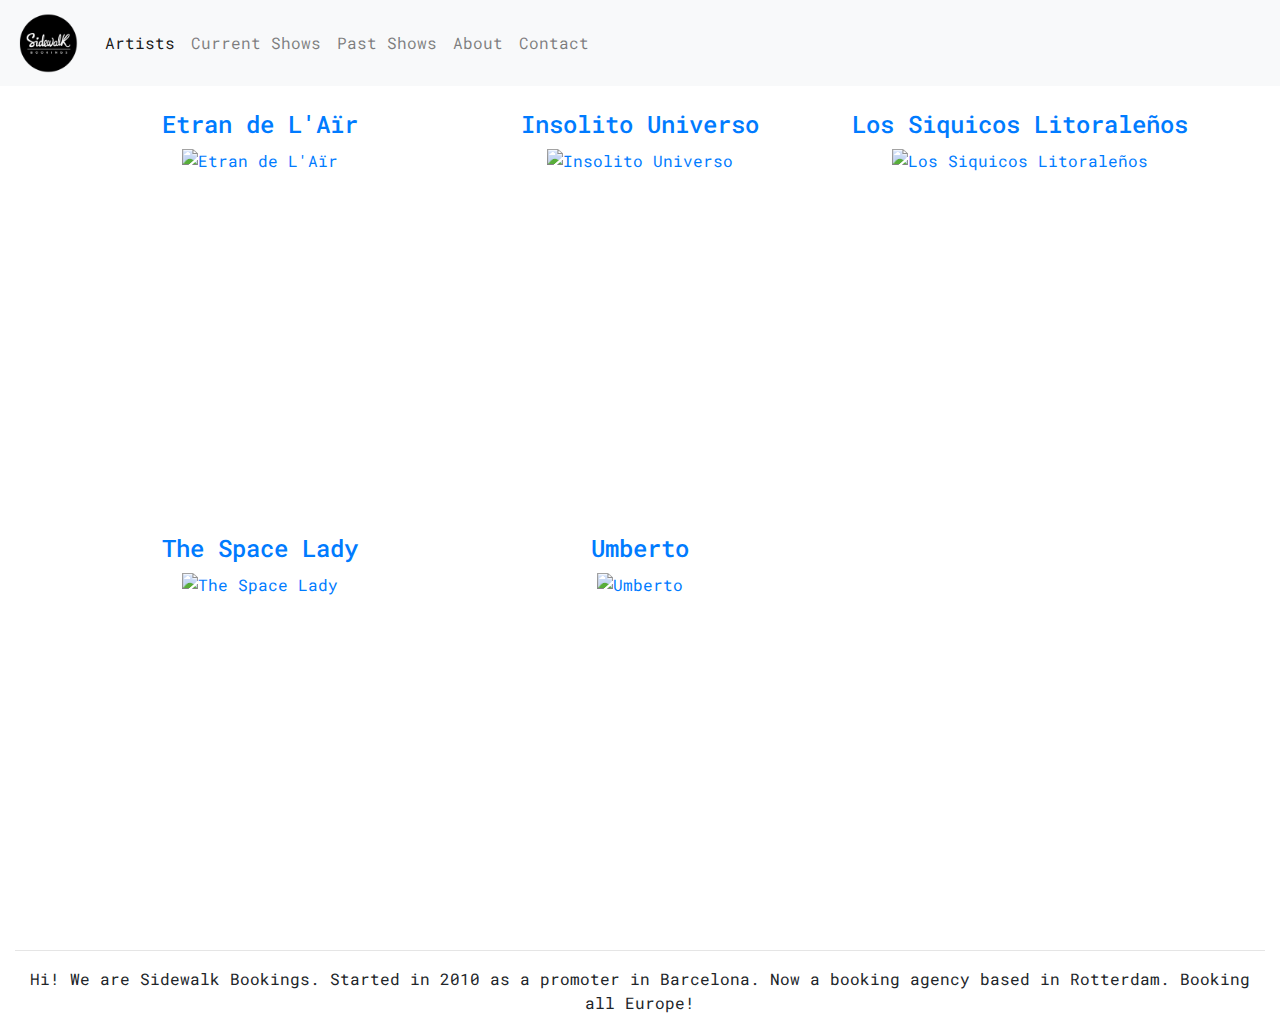
==== index.html @ 75d236e0 "new files 23/04" ====
<!DOCTYPE html>
<html lang="en" dir="ltr">
  <head>
    <meta charset="utf-8">
    <link rel="shortcut icon" type="image/png" href="images/logo.png">
    <link rel="stylesheet" href="https://stackpath.bootstrapcdn.com/bootstrap/4.4.1/css/bootstrap.min.css" integrity="sha384-Vkoo8x4CGsO3+Hhxv8T/Q5PaXtkKtu6ug5TOeNV6gBiFeWPGFN9MuhOf23Q9Ifjh" crossorigin="anonymous">
    <link href="https://fonts.googleapis.com/css2?family=Roboto+Mono:wght@300;400;500&display=swap" rel="stylesheet">
    <link rel="stylesheet" href="style.css">
    <script type="text/javascript" src="controller/script.js"></script>
    <script src="https://code.jquery.com/jquery-3.4.1.slim.min.js" integrity="sha384-J6qa4849blE2+poT4WnyKhv5vZF5SrPo0iEjwBvKU7imGFAV0wwj1yYfoRSJoZ+n" crossorigin="anonymous"></script>
    <script src="https://cdn.jsdelivr.net/npm/popper.js@1.16.0/dist/umd/popper.min.js" integrity="sha384-Q6E9RHvbIyZFJoft+2mJbHaEWldlvI9IOYy5n3zV9zzTtmI3UksdQRVvoxMfooAo" crossorigin="anonymous"></script>
    <script src="https://stackpath.bootstrapcdn.com/bootstrap/4.4.1/js/bootstrap.min.js" integrity="sha384-wfSDF2E50Y2D1uUdj0O3uMBJnjuUD4Ih7YwaYd1iqfktj0Uod8GCExl3Og8ifwB6" crossorigin="anonymous"></script>

    <title>Sidewalk Bookings - Artists</title>

  </head>
  <body>

<!-- beginning of the navbar -->
<nav class="navbar navbar-expand-lg navbar-light bg-light navbar-fixed-top">
  <a class="navbar-brand" href="index.html">
    <img src="images/logo.png" width="auto" height="60px" alt="">
  </a>
  <button class="navbar-toggler" type="button" data-toggle="collapse" data-target="#navbarSidewalk" aria-controls="navbarsExample03" aria-expanded="false" aria-label="Toggle navigation">
    <span class="navbar-toggler-icon"></span>
  </button>
  <div class="collapse navbar-collapse mainNav" id="navbarSidewalk">
    <ul class="navbar-nav mr-auto mainNav">
      <li class="nav-item active">
        <a class="nav-link" href="index.html">Artists<span class="sr-only">(current)</span></a>
        <!-- <a class="nav-link dropdown-toggle" href="index.html" id="dropdown03" data-toggle="dropdown" aria-haspopup="true" aria-expanded="false">Artists</a>
        <div class="dropdown-menu" aria-labelledby="dropdown03">
          <a class="dropdown-item" href="artists.html">Etran de l'Air</a>
          <a class="dropdown-item" href="artists.html">Los Siquicos Litoraleños</a>
          <a class="dropdown-item" href="artists.html">Insólito Universo</a>
          <a class="dropdown-item" href="umberto.html">Umberto</a>
          <a class="dropdown-item" href="theSpaceLady.html">The Space Lady</a>
        </div> -->
      </li>
      <li class="nav-item">
        <a class="nav-link" href="currentShows.html">Current Shows</a>
      </li>
      <li class="nav-item">
        <a class="nav-link" href="pastShows.html">Past Shows</a>
      </li>
      <li class="nav-item">
        <a class="nav-link" href="about.html">About</a>
      </li>
      <li class="nav-item">
        <a class="nav-link" href="contact.html">Contact</a>
      </li>
    </ul>
  </div>
</nav>

<!-- end of navbar -->

<header>
<!-- heather here -->
</header>
<div class="container">
  <div class="row mt-4" style="height:400px; width=100%">
    <div class="col-lg-4 col-md-12">
      <h4><a href="etranDeLair.html">Etran de L'Aïr</a></h4>
      <a href="etranDeLair.html"><img class="artist" src="images/etran300s.png" alt="Etran de L'Aïr"></a>
    </div>
    <div class="col-lg-4 col-md-12">
      <h4><a href="insolitoUniverso.html">Insolito Universo</a></h4>
      <a href="insolitoUniverso.html"><img class="artist" src="images/insolito300s.png" alt="Insolito Universo"></a>
    </div>
    <div class="col-lg-4 col-md-12">
      <h4><a href="losSiquicosLitoraleños.html">Los Siquicos Litoraleños</a></h4>
      <a href="losSiquicosLitoraleños.html"><img class="artist" src="images/siquicos300s.png" alt="Los Siquicos Litoraleños"></a>
    </div>
  </div>
  <div class="row mt-4" style="height:400px;width=100%">
    <div class="col-lg-4 col-md-12">
      <h4><a href="theSpaceLady.html">The Space Lady</a></h4>
      <a href="theSpaceLady.html"><img class="artist" src="images/space300s.png" alt="The Space Lady"></a>
    </div>
    <div class="col-lg-4 col-md-12">
      <h4><a href="umberto.html">Umberto</a></h4>
      <a href="umberto.html"><img class="artist" src="images/umberto300s.png" alt="Umberto"></a>
    </div>
    <div class="col-lg-4 col-md-12">
      <!-- empty div for next artist -->
    </div>
  </div>
</div>
<div class="container-fluid ">
  <hr>
Hi! We are Sidewalk Bookings. Started in 2010 as a promoter in Barcelona. Now a booking agency based in Rotterdam. Booking all Europe!
</div>
<!-- main text here -->

<footer>
<!-- footer here -->
</footer>
  </body>
</html>
---- style.css ----
html, body{
font-family: 'Roboto Mono', monospace;
text-align:center;
}
ul{
  list-style: none;
}
.carousel-inner{
  justify-content: center;
}


body {
  padding-bottom: 20px;
}

.navbar {
  margin-bottom: 20px;
}

.mainNav{
  color: black;
}

.carousel-item{
    /* width: 100%; */
    height: 100%;
    max-height: 400px;
}
.navbar{
  text-align: left;
}

.artist{
  width:100%;
}

.pastShows{
  text-align: left;
}
.artist:hover{
-webkit-transform: scale(1.1, 1.1);
-moz-transform: scale(1.1, 1.1);
transform: scale(1.10, 1.10);
transition: 0.5s;
z-index: 0;
};
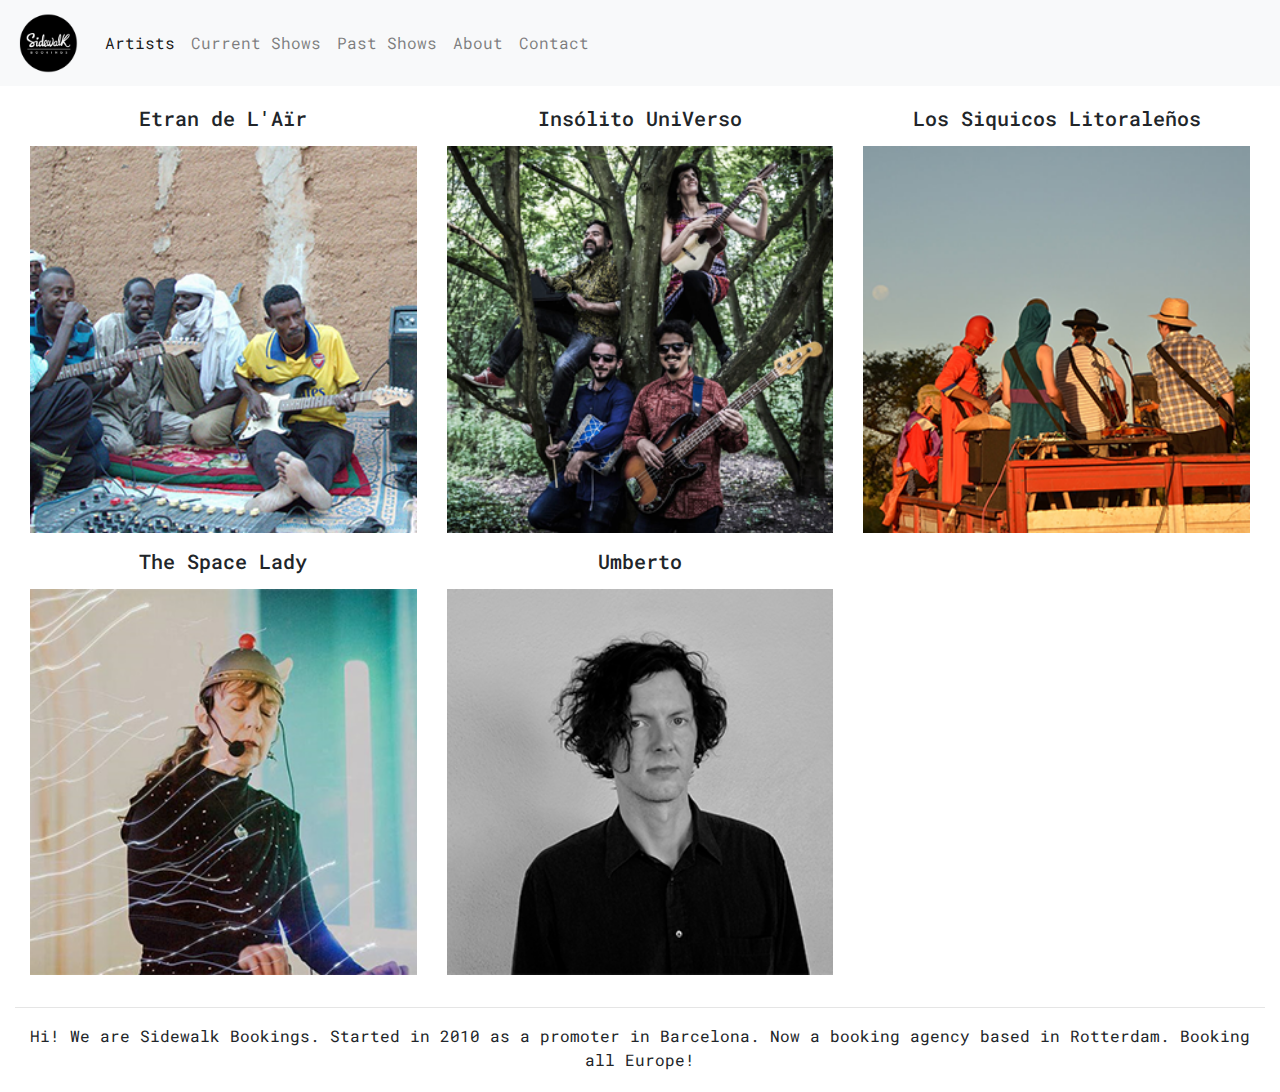
==== commit bdbd346c: "Add files via upload" ====
--- a/index.html
+++ b/index.html
@@ -1,35 +1,35 @@
 <!DOCTYPE html>
 <html lang="en" dir="ltr">
-  <head>
-    <meta charset="utf-8">
-    <link rel="shortcut icon" type="image/png" href="images/logo.png">
-    <link rel="stylesheet" href="https://stackpath.bootstrapcdn.com/bootstrap/4.4.1/css/bootstrap.min.css" integrity="sha384-Vkoo8x4CGsO3+Hhxv8T/Q5PaXtkKtu6ug5TOeNV6gBiFeWPGFN9MuhOf23Q9Ifjh" crossorigin="anonymous">
-    <link href="https://fonts.googleapis.com/css2?family=Roboto+Mono:wght@300;400;500&display=swap" rel="stylesheet">
-    <link rel="stylesheet" href="style.css">
-    <script type="text/javascript" src="controller/script.js"></script>
-    <script src="https://code.jquery.com/jquery-3.4.1.slim.min.js" integrity="sha384-J6qa4849blE2+poT4WnyKhv5vZF5SrPo0iEjwBvKU7imGFAV0wwj1yYfoRSJoZ+n" crossorigin="anonymous"></script>
-    <script src="https://cdn.jsdelivr.net/npm/popper.js@1.16.0/dist/umd/popper.min.js" integrity="sha384-Q6E9RHvbIyZFJoft+2mJbHaEWldlvI9IOYy5n3zV9zzTtmI3UksdQRVvoxMfooAo" crossorigin="anonymous"></script>
-    <script src="https://stackpath.bootstrapcdn.com/bootstrap/4.4.1/js/bootstrap.min.js" integrity="sha384-wfSDF2E50Y2D1uUdj0O3uMBJnjuUD4Ih7YwaYd1iqfktj0Uod8GCExl3Og8ifwB6" crossorigin="anonymous"></script>
+<head>
+  <meta charset="utf-8">
+  <link rel="shortcut icon" type="image/png" href="images/sidewalk_logo_invert.png">
+  <link rel="stylesheet" href="https://stackpath.bootstrapcdn.com/bootstrap/4.4.1/css/bootstrap.min.css" integrity="sha384-Vkoo8x4CGsO3+Hhxv8T/Q5PaXtkKtu6ug5TOeNV6gBiFeWPGFN9MuhOf23Q9Ifjh" crossorigin="anonymous">
+  <link href="https://fonts.googleapis.com/css2?family=Roboto+Mono:wght@300;400;500&display=swap" rel="stylesheet">
+  <link rel="stylesheet" href="style.css">
+  <script type="text/javascript" src="controller/script.js"></script>
+  <script src="https://code.jquery.com/jquery-3.4.1.slim.min.js" integrity="sha384-J6qa4849blE2+poT4WnyKhv5vZF5SrPo0iEjwBvKU7imGFAV0wwj1yYfoRSJoZ+n" crossorigin="anonymous"></script>
+  <script src="https://cdn.jsdelivr.net/npm/popper.js@1.16.0/dist/umd/popper.min.js" integrity="sha384-Q6E9RHvbIyZFJoft+2mJbHaEWldlvI9IOYy5n3zV9zzTtmI3UksdQRVvoxMfooAo" crossorigin="anonymous"></script>
+  <script src="https://stackpath.bootstrapcdn.com/bootstrap/4.4.1/js/bootstrap.min.js" integrity="sha384-wfSDF2E50Y2D1uUdj0O3uMBJnjuUD4Ih7YwaYd1iqfktj0Uod8GCExl3Og8ifwB6" crossorigin="anonymous"></script>
 
-    <title>Sidewalk Bookings - Artists</title>
+  <title>Sidewalk Bookings - Artists</title>
 
-  </head>
-  <body>
+</head>
+<body>
 
-<!-- beginning of the navbar -->
-<nav class="navbar navbar-expand-lg navbar-light bg-light navbar-fixed-top">
-  <a class="navbar-brand" href="index.html">
-    <img src="images/logo.png" width="auto" height="60px" alt="">
-  </a>
-  <button class="navbar-toggler" type="button" data-toggle="collapse" data-target="#navbarSidewalk" aria-controls="navbarsExample03" aria-expanded="false" aria-label="Toggle navigation">
-    <span class="navbar-toggler-icon"></span>
-  </button>
-  <div class="collapse navbar-collapse mainNav" id="navbarSidewalk">
-    <ul class="navbar-nav mr-auto mainNav">
-      <li class="nav-item active">
-        <a class="nav-link" href="index.html">Artists<span class="sr-only">(current)</span></a>
-        <!-- <a class="nav-link dropdown-toggle" href="index.html" id="dropdown03" data-toggle="dropdown" aria-haspopup="true" aria-expanded="false">Artists</a>
-        <div class="dropdown-menu" aria-labelledby="dropdown03">
+  <!-- beginning of the navbar -->
+  <nav class="navbar navbar-expand-lg navbar-light bg-light sticky-top">
+    <a class="navbar-brand" href="index.html">
+      <img src="images/logo.png" width="auto" height="60px" alt="">
+    </a>
+    <button class="navbar-toggler" type="button" data-toggle="collapse" data-target="#navbarSidewalk" aria-controls="navbarsExample03" aria-expanded="false" aria-label="Toggle navigation">
+      <span class="navbar-toggler-icon"></span>
+    </button>
+    <div class="collapse navbar-collapse mainNav" id="navbarSidewalk">
+      <ul class="navbar-nav mr-auto mainNav">
+        <li class="nav-item active">
+          <a class="nav-link" href="index.html">Artists<span class="sr-only">(current)</span></a>
+          <!-- <a class="nav-link dropdown-toggle" href="index.html" id="dropdown03" data-toggle="dropdown" aria-haspopup="true" aria-expanded="false">Artists</a>
+          <div class="dropdown-menu" aria-labelledby="dropdown03">
           <a class="dropdown-item" href="artists.html">Etran de l'Air</a>
           <a class="dropdown-item" href="artists.html">Los Siquicos Litoraleños</a>
           <a class="dropdown-item" href="artists.html">Insólito Universo</a>
@@ -56,45 +56,55 @@
 <!-- end of navbar -->
 
 <header>
-<!-- heather here -->
+  <!-- heather here -->
 </header>
-<div class="container">
-  <div class="row mt-4" style="height:400px; width=100%">
-    <div class="col-lg-4 col-md-12">
-      <h4><a href="etranDeLair.html">Etran de L'Aïr</a></h4>
+<div class="container" style="display: inline-flex;flex-wrap: wrap; max-width:1300px;">
+  <!-- <div class="row mt-4" style="height:400px; width=100%"> -->
+  <div class="col-lg-4">
+    <h5><a href="etranDeLair.html">Etran de L'Aïr</a></h5>
+    <div class="mt-3 mb-3">
       <a href="etranDeLair.html"><img class="artist" src="images/etran300s.png" alt="Etran de L'Aïr"></a>
     </div>
-    <div class="col-lg-4 col-md-12">
-      <h4><a href="insolitoUniverso.html">Insolito Universo</a></h4>
+  </div>
+  <div class="col-lg-4">
+    <h5><a href="insolitoUniverso.html">Insólito UniVerso</a></h5>
+    <div class="mt-3 mb-3">
       <a href="insolitoUniverso.html"><img class="artist" src="images/insolito300s.png" alt="Insolito Universo"></a>
     </div>
-    <div class="col-lg-4 col-md-12">
-      <h4><a href="losSiquicosLitoraleños.html">Los Siquicos Litoraleños</a></h4>
+  </div>
+  <div class="col-lg-4">
+    <h5><a href="losSiquicosLitoraleños.html">Los Siquicos Litoraleños</a></h5>
+    <div class="mt-3 mb-3">
       <a href="losSiquicosLitoraleños.html"><img class="artist" src="images/siquicos300s.png" alt="Los Siquicos Litoraleños"></a>
     </div>
   </div>
-  <div class="row mt-4" style="height:400px;width=100%">
-    <div class="col-lg-4 col-md-12">
-      <h4><a href="theSpaceLady.html">The Space Lady</a></h4>
+  <!-- </div> -->
+  <!-- <div class="row mt-4" style="height:400px;width=100%"> -->
+  <div class="col-lg-4">
+    <h5><a href="theSpaceLady.html">The Space Lady</a></h5>
+    <div class="mt-3 mb-3">
       <a href="theSpaceLady.html"><img class="artist" src="images/space300s.png" alt="The Space Lady"></a>
     </div>
-    <div class="col-lg-4 col-md-12">
-      <h4><a href="umberto.html">Umberto</a></h4>
+  </div>
+  <div class="col-lg-4">
+    <h5><a href="umberto.html">Umberto</a></h5>
+    <div class="mt-3 mb-3">
       <a href="umberto.html"><img class="artist" src="images/umberto300s.png" alt="Umberto"></a>
     </div>
-    <div class="col-lg-4 col-md-12">
-      <!-- empty div for next artist -->
-    </div>
   </div>
+  <div class="col-lg-4 col-md-12">
+    <!-- empty div for next artist -->
+  </div>
+  <!-- </div> -->
 </div>
-<div class="container-fluid ">
+<div class="container-fluid">
   <hr>
-Hi! We are Sidewalk Bookings. Started in 2010 as a promoter in Barcelona. Now a booking agency based in Rotterdam. Booking all Europe!
+  Hi! We are Sidewalk Bookings. Started in 2010 as a promoter in Barcelona. Now a booking agency based in Rotterdam. Booking all Europe!
 </div>
 <!-- main text here -->
 
 <footer>
-<!-- footer here -->
+  <!-- footer here -->
 </footer>
-  </body>
+</body>
 </html>
--- a/style.css
+++ b/style.css
@@ -2,6 +2,7 @@
 font-family: 'Roboto Mono', monospace;
 text-align:center;
 }
+
 ul{
   list-style: none;
 }
@@ -9,6 +10,15 @@
   justify-content: center;
 }
 
+
+a{
+  color:inherit;
+}
+a:hover{
+  text-decoration:none;
+  color:orange;
+  transition: 0.5s;
+}
 
 body {
   padding-bottom: 20px;
@@ -39,9 +49,30 @@
   text-align: left;
 }
 .artist:hover{
--webkit-transform: scale(1.1, 1.1);
--moz-transform: scale(1.1, 1.1);
-transform: scale(1.10, 1.10);
+-webkit-transform: scale(1.05, 1.05);
+-moz-transform: scale(1.05, 1.05);
+transform: scale(1.05, 1.05);
 transition: 0.5s;
-z-index: 0;
 };
+
+#path14:hover{
+  fill:orange;
+  transition: 0.5s;
+}
+
+path#facebook:hover{
+  fill:#ff0000;
+}
+
+div#contentMain{
+  width:840px;
+	float: left;
+	/* margin-right:30px; */
+  background-color:;
+}
+
+div#contentSecondary{
+  float:left;
+  background-color:;
+  text-align:left;
+}
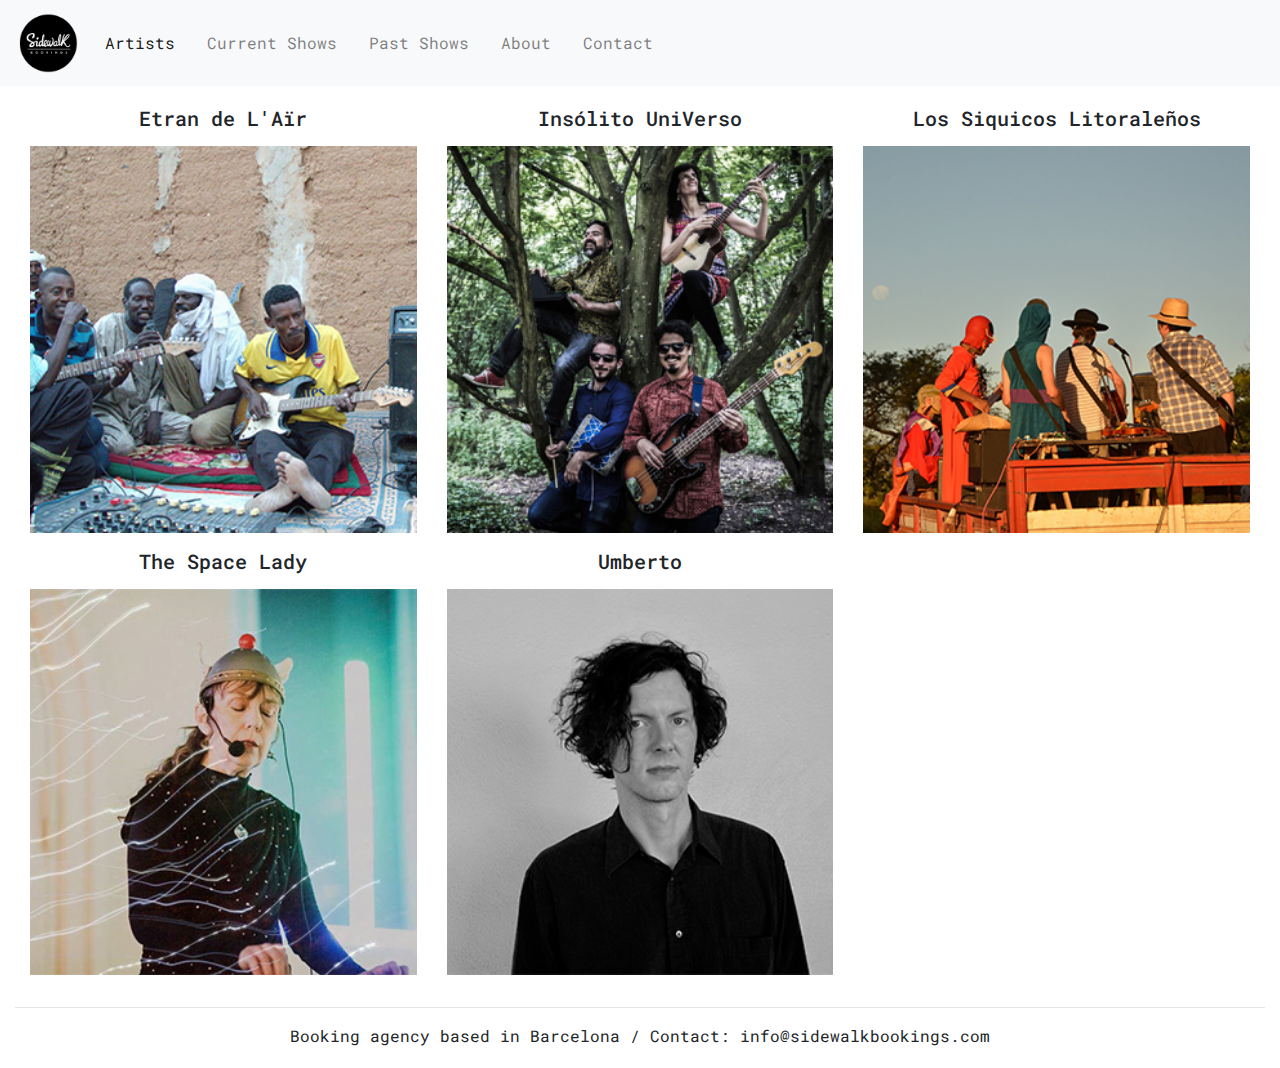
==== commit eb9d1e78: "Add files via upload" ====
--- a/index.html
+++ b/index.html
@@ -26,7 +26,7 @@
     </button>
     <div class="collapse navbar-collapse mainNav" id="navbarSidewalk">
       <ul class="navbar-nav mr-auto mainNav">
-        <li class="nav-item active">
+        <li class="nav-item active mr-3">
           <a class="nav-link" href="index.html">Artists<span class="sr-only">(current)</span></a>
           <!-- <a class="nav-link dropdown-toggle" href="index.html" id="dropdown03" data-toggle="dropdown" aria-haspopup="true" aria-expanded="false">Artists</a>
           <div class="dropdown-menu" aria-labelledby="dropdown03">
@@ -37,16 +37,16 @@
           <a class="dropdown-item" href="theSpaceLady.html">The Space Lady</a>
         </div> -->
       </li>
-      <li class="nav-item">
+      <li class="nav-item mr-3">
         <a class="nav-link" href="currentShows.html">Current Shows</a>
       </li>
-      <li class="nav-item">
+      <li class="nav-item mr-3">
         <a class="nav-link" href="pastShows.html">Past Shows</a>
       </li>
-      <li class="nav-item">
+      <li class="nav-item mr-3">
         <a class="nav-link" href="about.html">About</a>
       </li>
-      <li class="nav-item">
+      <li class="nav-item mr-3">
         <a class="nav-link" href="contact.html">Contact</a>
       </li>
     </ul>
@@ -59,7 +59,6 @@
   <!-- heather here -->
 </header>
 <div class="container" style="display: inline-flex;flex-wrap: wrap; max-width:1300px;">
-  <!-- <div class="row mt-4" style="height:400px; width=100%"> -->
   <div class="col-lg-4">
     <h5><a href="etranDeLair.html">Etran de L'Aïr</a></h5>
     <div class="mt-3 mb-3">
@@ -99,7 +98,7 @@
 </div>
 <div class="container-fluid">
   <hr>
-  Hi! We are Sidewalk Bookings. Started in 2010 as a promoter in Barcelona. Now a booking agency based in Rotterdam. Booking all Europe!
+  Booking agency based in Barcelona / Contact: info@sidewalkbookings.com
 </div>
 <!-- main text here -->
 
--- a/style.css
+++ b/style.css
@@ -10,7 +10,9 @@
   justify-content: center;
 }
 
-
+.artistName{
+  /* text-shadow: 1px 1px 2px darkgrey; */
+}
 a{
   color:inherit;
 }
@@ -49,9 +51,9 @@
   text-align: left;
 }
 .artist:hover{
--webkit-transform: scale(1.05, 1.05);
--moz-transform: scale(1.05, 1.05);
-transform: scale(1.05, 1.05);
+-webkit-transform: scale(1.04, 1.04);
+-moz-transform: scale(1.04, 1.04);
+transform: scale(1.04, 1.04);
 transition: 0.5s;
 };
 
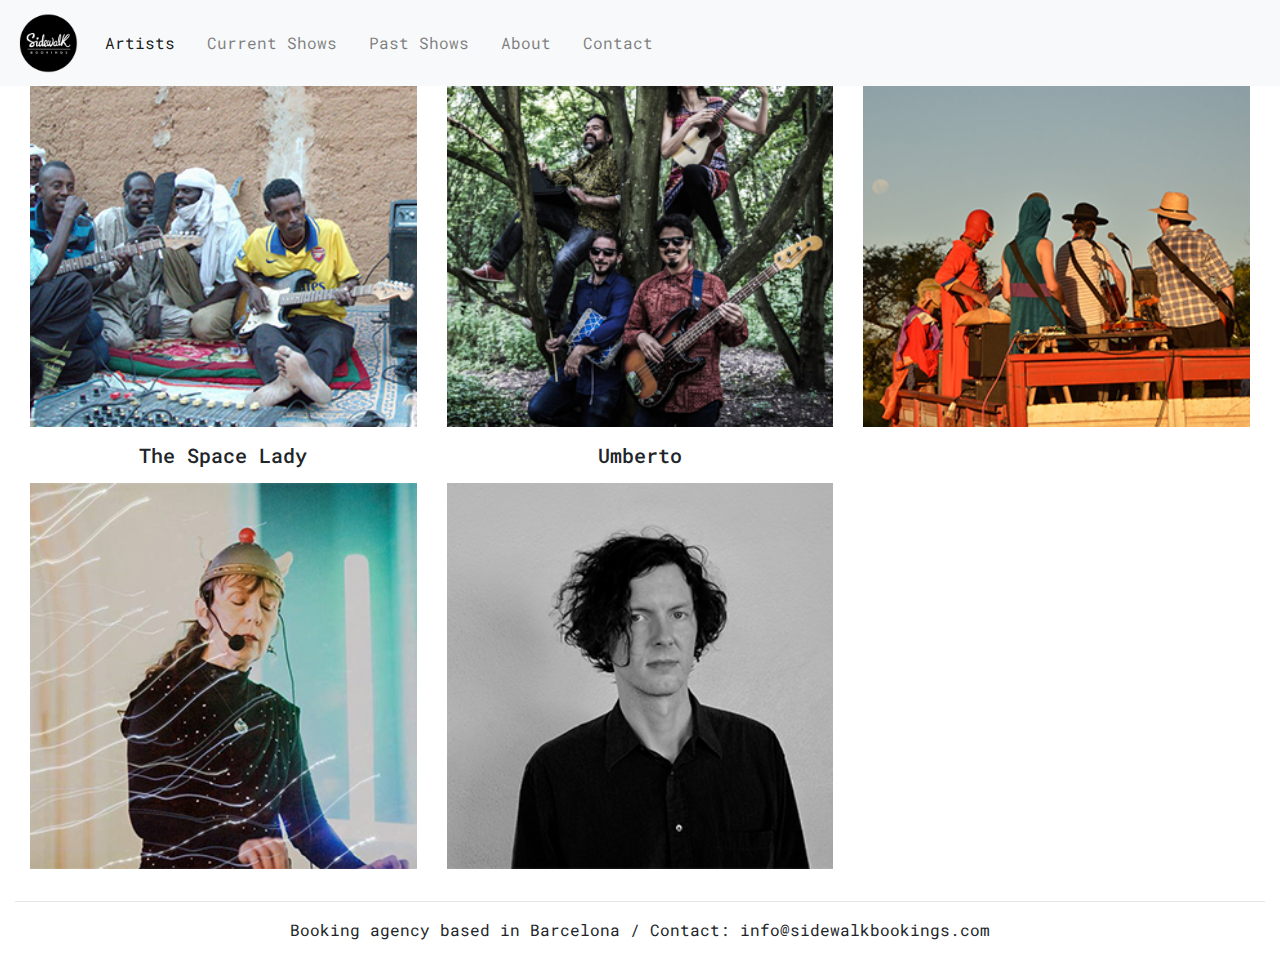
==== commit 22c893fb: "Add files via upload" ====
--- a/index.html
+++ b/index.html
@@ -17,7 +17,7 @@
 <body>
 
   <!-- beginning of the navbar -->
-  <nav class="navbar navbar-expand-lg navbar-light bg-light sticky-top">
+  <nav class="navbar navbar-expand-lg navbar-light bg-light fixed-top">
     <a class="navbar-brand" href="index.html">
       <img src="images/logo.png" width="auto" height="60px" alt="">
     </a>
@@ -28,14 +28,6 @@
       <ul class="navbar-nav mr-auto mainNav">
         <li class="nav-item active mr-3">
           <a class="nav-link" href="index.html">Artists<span class="sr-only">(current)</span></a>
-          <!-- <a class="nav-link dropdown-toggle" href="index.html" id="dropdown03" data-toggle="dropdown" aria-haspopup="true" aria-expanded="false">Artists</a>
-          <div class="dropdown-menu" aria-labelledby="dropdown03">
-          <a class="dropdown-item" href="artists.html">Etran de l'Air</a>
-          <a class="dropdown-item" href="artists.html">Los Siquicos Litoraleños</a>
-          <a class="dropdown-item" href="artists.html">Insólito Universo</a>
-          <a class="dropdown-item" href="umberto.html">Umberto</a>
-          <a class="dropdown-item" href="theSpaceLady.html">The Space Lady</a>
-        </div> -->
       </li>
       <li class="nav-item mr-3">
         <a class="nav-link" href="currentShows.html">Current Shows</a>
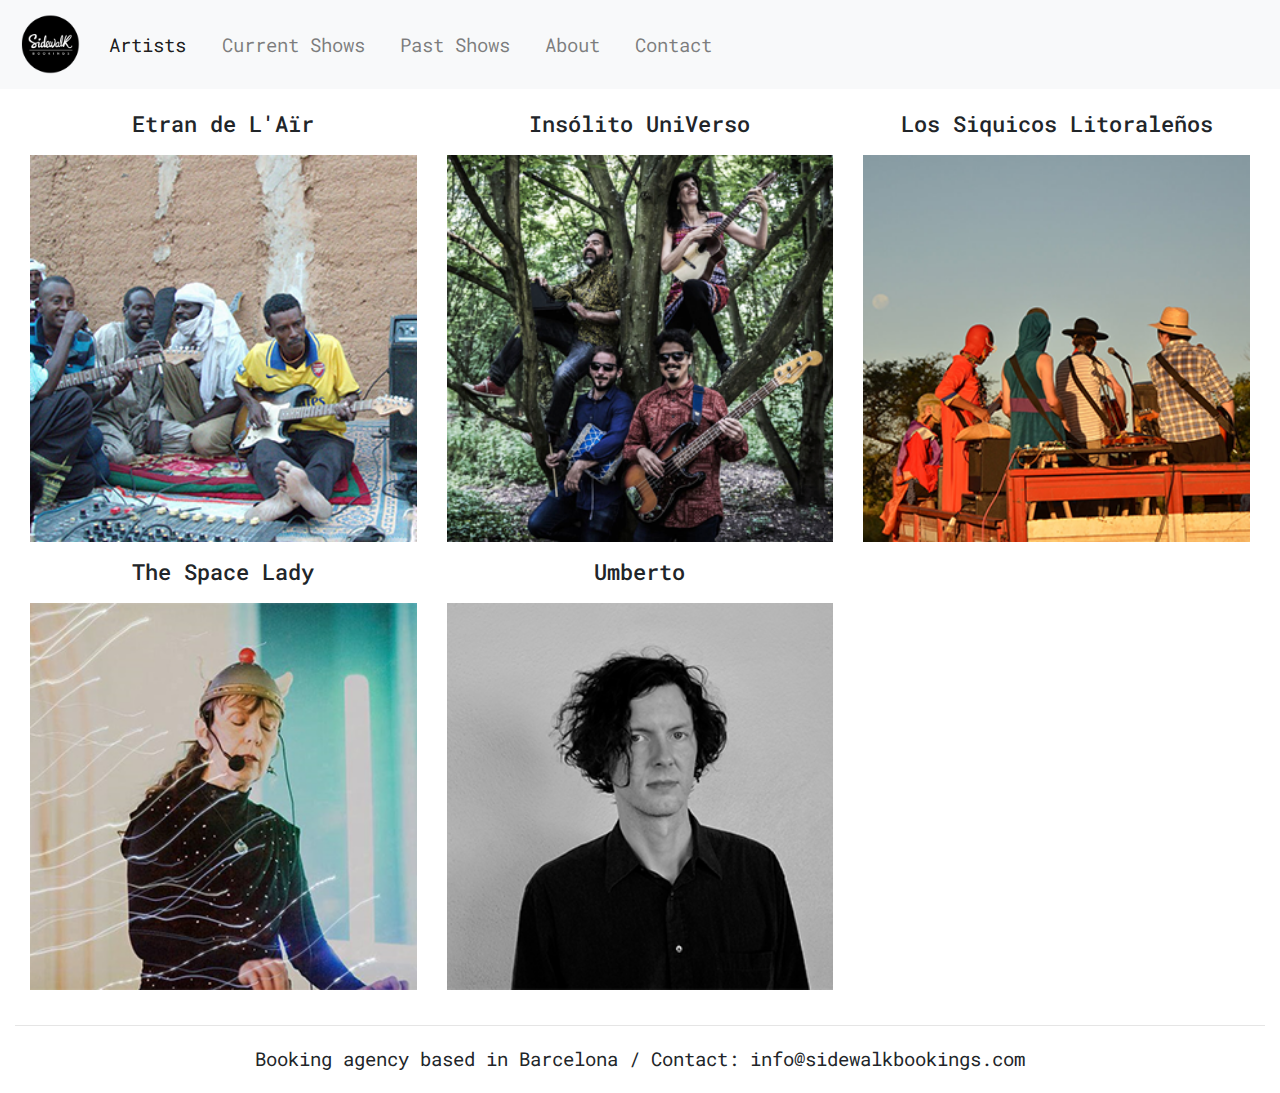
==== commit cdee7f62: "Add files via upload" ====
--- a/index.html
+++ b/index.html
@@ -88,14 +88,14 @@
   </div>
   <!-- </div> -->
 </div>
-<div class="container-fluid">
-  <hr>
-  Booking agency based in Barcelona / Contact: info@sidewalkbookings.com
-</div>
+
 <!-- main text here -->
 
 <footer>
-  <!-- footer here -->
+  <div class="container-fluid">
+    <hr>
+    Booking agency based in Barcelona / Contact: info@sidewalkbookings.com
+  </div>
 </footer>
 </body>
 </html>
--- a/style.css
+++ b/style.css
@@ -1,6 +1,17 @@
 html, body{
 font-family: 'Roboto Mono', monospace;
 text-align:center;
+padding-top: 55px;
+font-size: 1.1rem;
+scroll-behavior: smooth;
+}
+@media (max-width: 979px) {
+  body {
+    padding-top: 0px;
+  }
+}
+body#pastShows{
+padding-top: 80px;
 }
 
 ul{
@@ -10,9 +21,56 @@
   justify-content: center;
 }
 
+.years{
+  margin-top:80px;
+}
+
+#myBtn {
+  font-family: 'Roboto Mono', monospace;
+  display: none; /* Hidden by default */
+  position: fixed; /* Fixed/sticky position */
+  bottom: 20px; /* Place the button at the bottom of the page */
+  right: 30px; /* Place the button 30px from the right */
+  z-index: 99; /* Make sure it does not overlap */
+  border: none; /* Remove borders */
+  outline: none; /* Remove outline */
+  background-color: #f8f9fa; /* Set a background color */
+  color: black; /* Text color */
+  cursor: pointer; /* Add a mouse pointer on hover */
+  padding: 15px; /* Some padding */
+  border-radius: 10px; /* Rounded corners */
+  font-size: 18px; /* Increase font size */
+}
+
+#myBtn:hover {
+  background-color: #555; /* Add a dark-grey background on hover */
+}
+
+.imageMain{
+  width: auto;
+height: auto;
+position: relative;
+margin: 20px;
+vertical-align: middle;
+}
+
 .artistName{
-  /* text-shadow: 1px 1px 2px darkgrey; */
+  background-color: red;
+        width: 100%;
+        height: 100%;
+        position: absolute;
+        top: 0%;
+        left: 0%;
+        opacity: 1;  /* for demo purpose  */
+        font-weight: bold;
+        vertical-align: middle;
+        display:none;
 }
+
+.artistName:hover{
+  display:flex;
+}
+
 a{
   color:inherit;
 }
@@ -49,7 +107,8 @@
 
 .pastShows{
   text-align: left;
-}
+};
+
 .artist:hover{
 -webkit-transform: scale(1.04, 1.04);
 -moz-transform: scale(1.04, 1.04);
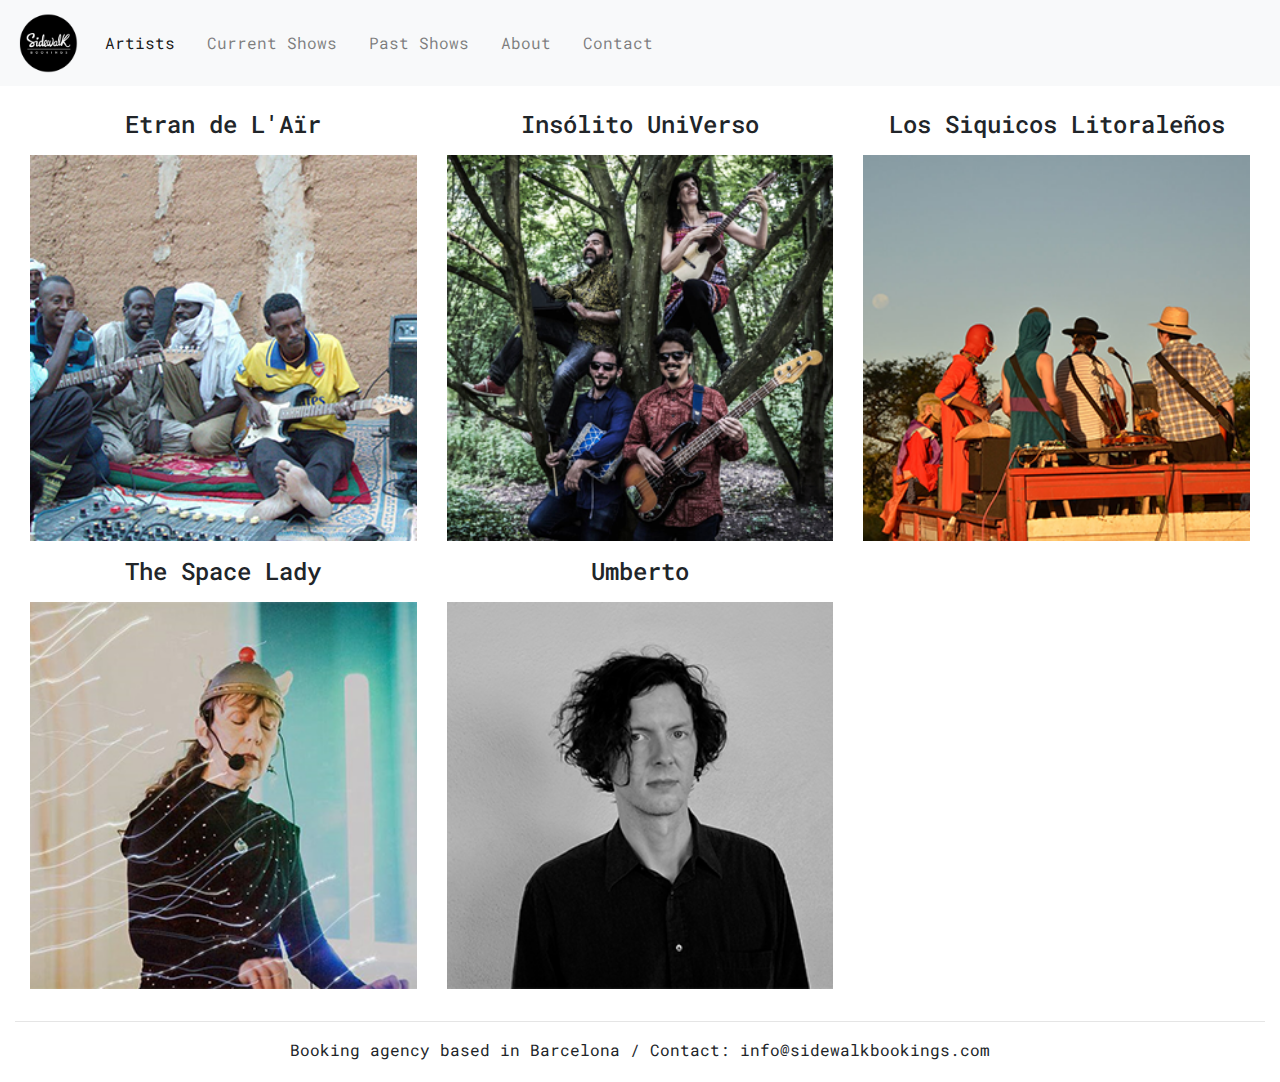
==== commit 422f6797: "Add files via upload" ====
--- a/index.html
+++ b/index.html
@@ -52,19 +52,19 @@
 </header>
 <div class="container" style="display: inline-flex;flex-wrap: wrap; max-width:1300px;">
   <div class="col-lg-4">
-    <h5><a href="etranDeLair.html">Etran de L'Aïr</a></h5>
+    <h4><a href="etranDeLair.html">Etran de L'Aïr</a></h4>
     <div class="mt-3 mb-3">
       <a href="etranDeLair.html"><img class="artist" src="images/etran300s.png" alt="Etran de L'Aïr"></a>
     </div>
   </div>
   <div class="col-lg-4">
-    <h5><a href="insolitoUniverso.html">Insólito UniVerso</a></h5>
+    <h4><a href="insolitoUniverso.html">Insólito UniVerso</a></h4>
     <div class="mt-3 mb-3">
       <a href="insolitoUniverso.html"><img class="artist" src="images/insolito300s.png" alt="Insolito Universo"></a>
     </div>
   </div>
-  <div class="col-lg-4">
-    <h5><a href="losSiquicosLitoraleños.html">Los Siquicos Litoraleños</a></h5>
+  <div class="col-lg-4" style="white-space: nowrap;">
+    <h4><a href="losSiquicosLitoraleños.html">Los Siquicos Litoraleños</a></h4>
     <div class="mt-3 mb-3">
       <a href="losSiquicosLitoraleños.html"><img class="artist" src="images/siquicos300s.png" alt="Los Siquicos Litoraleños"></a>
     </div>
@@ -72,13 +72,13 @@
   <!-- </div> -->
   <!-- <div class="row mt-4" style="height:400px;width=100%"> -->
   <div class="col-lg-4">
-    <h5><a href="theSpaceLady.html">The Space Lady</a></h5>
+    <h4><a href="theSpaceLady.html">The Space Lady</a></h4>
     <div class="mt-3 mb-3">
       <a href="theSpaceLady.html"><img class="artist" src="images/space300s.png" alt="The Space Lady"></a>
     </div>
   </div>
   <div class="col-lg-4">
-    <h5><a href="umberto.html">Umberto</a></h5>
+    <h4><a href="umberto.html">Umberto</a></h4>
     <div class="mt-3 mb-3">
       <a href="umberto.html"><img class="artist" src="images/umberto300s.png" alt="Umberto"></a>
     </div>
--- a/style.css
+++ b/style.css
@@ -2,7 +2,7 @@
 font-family: 'Roboto Mono', monospace;
 text-align:center;
 padding-top: 55px;
-font-size: 1.1rem;
+font-size: 1rem;
 scroll-behavior: smooth;
 }
 @media (max-width: 979px) {
@@ -10,6 +10,98 @@
     padding-top: 0px;
   }
 }
+
+@media (max-width: 990px) {
+  html, body, h5, h4, h2{
+    font-size: 1.5rem;
+  }
+span{
+  font-size: 1.3rem;
+}
+  h3, h4{
+    font-size:1.85rem;
+  }
+  .artistPage{
+    max-width:950px;
+    max-height: none;
+}
+
+#myBtn{
+  font-size: 1.5rem;
+}
+
+#contentSecondary{
+  background-color: #f8f9fa;
+}
+
+.logoBandcamp{
+  height: 59px !important;
+  width: 159px !important;
+}
+
+.logoSpotify{
+  height: 59px !important;
+  width: 59px !important;
+}
+
+.logoFacebook{
+  height: 59px !important;
+  width: 59px !important;
+}
+
+.btnmore{
+  background:lightgrey !important;
+}
+
+.btn{
+  font-size: 1.5rem;
+}
+  .row{
+    padding-bottom: 20px;
+  }
+
+.video{
+  width: 100%    !important;
+  height: 550px   !important;
+}
+.pastShows{
+  padding-top:10px;
+}
+
+.yearlist{
+  font-size: 1.3rem !important;
+  padding-top: 5px;
+  padding-bottom: 0px;
+}
+
+  footer{
+    font-size: 1.2rem;
+  }
+}
+
+ @media(min-width:991px){
+   .artistPage{
+     width:498px;
+ }
+ .video{
+   width: 48vw;    !important;
+   height: 27vw;   !important;
+ }
+
+}
+
+@media(min-width:1140px){
+  .video{
+    width: 550px;    !important;
+    height: 300px;   !important;
+  }
+ }
+
+ @media(min-width:1129px){
+   .artistPage{
+     width:555px;
+ }}
+
 body#pastShows{
 padding-top: 80px;
 }
@@ -107,7 +199,7 @@
 
 .pastShows{
   text-align: left;
-};
+}
 
 .artist:hover{
 -webkit-transform: scale(1.04, 1.04);
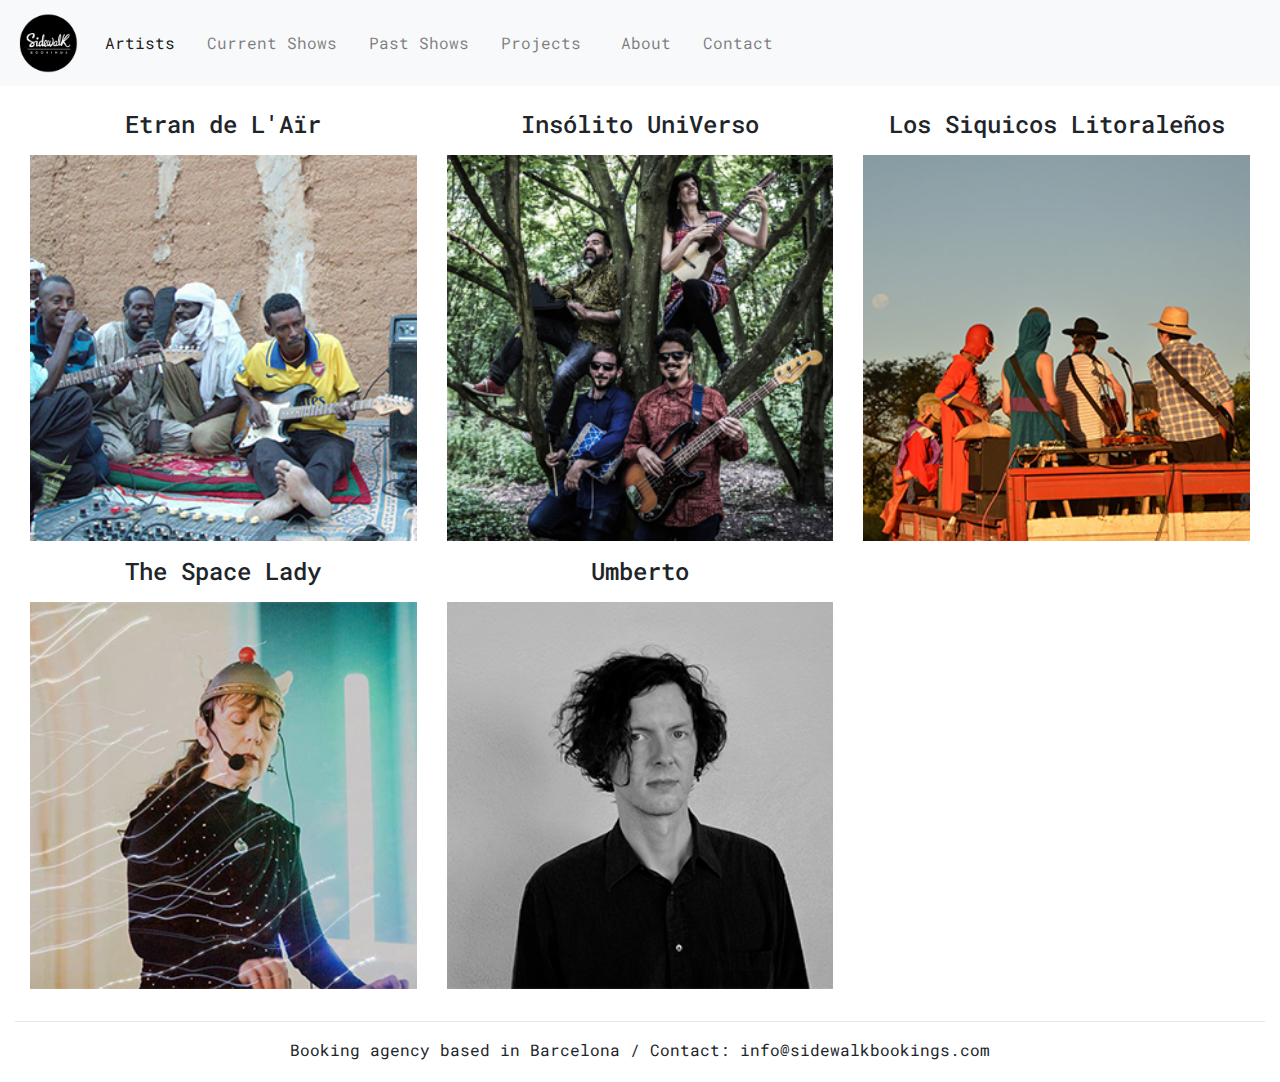
==== commit b8bd3d35: "Add files via upload" ====
--- a/index.html
+++ b/index.html
@@ -34,6 +34,9 @@
       </li>
       <li class="nav-item mr-3">
         <a class="nav-link" href="pastShows.html">Past Shows</a>
+      </li>
+      <li class="nav-item mr-4">
+        <a class="nav-link" href="projects.html">Projects</a>
       </li>
       <li class="nav-item mr-3">
         <a class="nav-link" href="about.html">About</a>
--- a/style.css
+++ b/style.css
@@ -66,6 +66,14 @@
 }
 .pastShows{
   padding-top:10px;
+}
+
+.projectTitle{
+  font-size: 1.85rem;
+}
+
+.projectDescription{
+  font-size: 1.2rem;
 }
 
 .yearlist{
